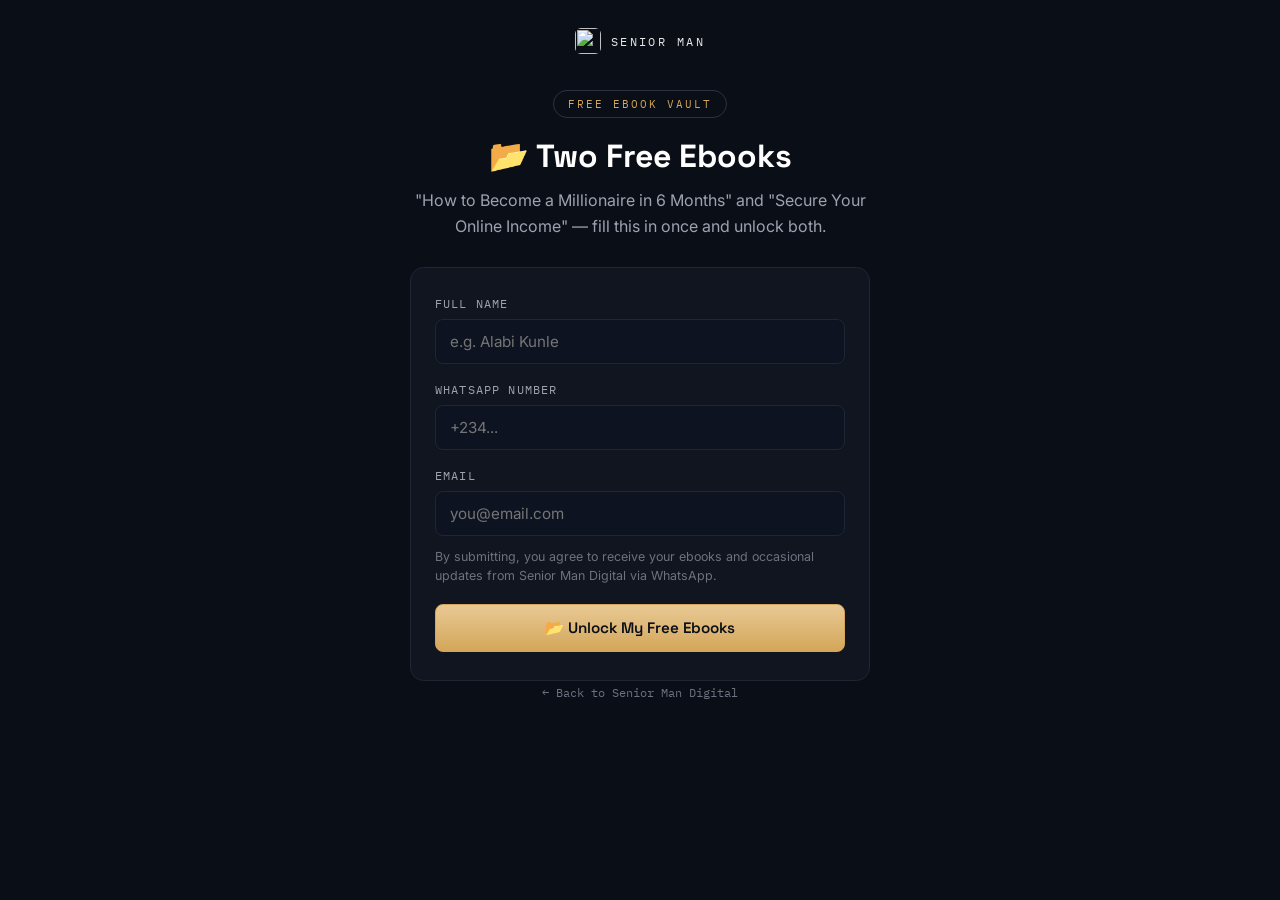
==== ebooks.html @ 3a368b2d "Add files via upload" ====
<!DOCTYPE html>
<html lang="en">
<head>
<meta charset="UTF-8">
<meta name="viewport" content="width=device-width, initial-scale=1.0">
<title>Free Ebook Vault | Senior Man Digital</title>
<meta name="description" content="Get both free ebooks — How to Become a Millionaire in 6 Months, and Secure Your Online Income.">
<link rel="icon" type="image/png" href="assets/favicon.png">

<link rel="preconnect" href="https://fonts.googleapis.com">
<link rel="preconnect" href="https://fonts.gstatic.com" crossorigin>
<link href="https://fonts.googleapis.com/css2?family=Space+Grotesk:wght@600;700&family=Inter:wght@400;500;600&family=IBM+Plex+Mono:wght@400;500&display=swap" rel="stylesheet">

<style>
  :root {
    --bg: #0A0E17; --bg-raised: #10151F; --border: #1E2733; --border-soft: #2A3441;
    --white: #FFFFFF; --muted: #9CA3AF; --muted-dim: #6B7280;
    --gold: #D4A65A; --gold-soft: #E8C994;
  }
  * { box-sizing: border-box; }
  body {
    margin: 0; min-height: 100vh; background: var(--bg); color: var(--white);
    font-family: 'Inter', sans-serif; display: flex; flex-direction: column;
    align-items: center; padding: 28px 20px 60px;
  }
  .brand { display: flex; align-items: center; gap: 10px; text-decoration: none; margin-bottom: 36px; }
  .brand img { width: 26px; height: 26px; border-radius: 6px; object-fit: cover; }
  .brand span { font-family: 'IBM Plex Mono', monospace; font-size: 0.78rem; letter-spacing: 0.2em; color: #FFFFFFE6; }
  .wrap { width: 100%; max-width: 460px; text-align: center; }
  .eyebrow {
    font-family: 'IBM Plex Mono', monospace; letter-spacing: 0.18em; text-transform: uppercase;
    font-size: 0.7rem; color: var(--gold); border: 1px solid var(--border-soft);
    border-radius: 999px; padding: 6px 14px; display: inline-block; margin-bottom: 18px;
  }
  h1 { font-family: 'Space Grotesk', sans-serif; font-size: 2rem; margin: 0 0 12px; }
  p.sub { color: var(--muted); line-height: 1.6; margin: 0 0 28px; }
  .card {
    background: var(--bg-raised); border: 1px solid var(--border); border-radius: 0.85rem;
    padding: 28px 24px; text-align: left;
  }
  .field-label {
    font-family: 'IBM Plex Mono', monospace; font-size: 0.72rem; letter-spacing: 0.1em;
    text-transform: uppercase; color: var(--muted); display: block; margin-bottom: 8px;
  }
  .field-input {
    width: 100%; background: #0D1320; border: 1px solid var(--border); border-radius: 0.5rem;
    padding: 0.75rem 0.9rem; color: var(--white); font-family: 'Inter', sans-serif;
    font-size: 0.95rem; margin-bottom: 18px;
  }
  .field-input:focus { border-color: var(--gold); outline: none; }
  .btn {
    display: flex; align-items: center; justify-content: center; gap: 8px; width: 100%;
    font-family: 'Space Grotesk', sans-serif; font-weight: 600; font-size: 0.95rem;
    padding: 0.85rem 1.4rem; border-radius: 0.5rem; cursor: pointer; text-decoration: none;
    transition: transform 200ms ease;
  }
  .btn:hover { transform: translateY(-2px); }
  .btn-primary { background: linear-gradient(180deg, var(--gold-soft), var(--gold)); color: #0A0E17; border: 1px solid var(--gold); }
  .btn-outline { background: transparent; color: var(--gold-soft); border: 1px solid var(--border-soft); }
  .consent { font-size: 0.78rem; color: var(--muted-dim); margin-top: -6px; margin-bottom: 18px; line-height: 1.5; }
  .hidden { display: none; }
  .step { display: flex; gap: 12px; align-items: flex-start; text-align: left; margin-bottom: 22px; }
  .step .num {
    font-family: 'IBM Plex Mono', monospace; font-size: 0.75rem; color: var(--gold);
    border: 1px solid var(--border-soft); border-radius: 999px; width: 1.6rem; height: 1.6rem;
    display: flex; align-items: center; justify-content: center; flex-shrink: 0; margin-top: 2px;
  }
  .step h3 { font-family: 'Space Grotesk', sans-serif; font-size: 0.98rem; margin: 0 0 4px; }
  .step p { color: var(--muted); font-size: 0.88rem; margin: 0; line-height: 1.5; }
  .ebook-row { display: flex; gap: 12px; margin: 10px 0 22px; }
  .ebook-row > div { flex: 1; }
  .ebook-row img {
    width: 100%; aspect-ratio: 3/4; object-fit: contain; background: #0D1320;
    border: 1px solid var(--border); border-radius: 0.5rem; opacity: 0.85;
  }
  .back { margin-top: 32px; font-family: 'IBM Plex Mono', monospace; font-size: 0.75rem; color: var(--muted-dim); text-decoration: none; }
  .back:hover { color: var(--gold-soft); }
</style>
</head>
<body>

<a href="index.html" class="brand">
  <img src="assets/icon.png" alt="">
  <span>SENIOR&nbsp;MAN</span>
</a>

<div class="wrap">

  <span class="eyebrow">Free Ebook Vault</span>
  <h1>📂 Two Free Ebooks</h1>
  <p class="sub">"How to Become a Millionaire in 6 Months" and "Secure Your Online Income" — fill this in once and unlock both.</p>

  <!-- ============== GATE FORM ============== -->
  <form id="vaultForm" class="card">
    <label class="field-label" for="name">Full Name</label>
    <input id="name" class="field-input" type="text" placeholder="e.g. Alabi Kunle" required>

    <label class="field-label" for="phone">WhatsApp Number</label>
    <input id="phone" class="field-input" type="tel" placeholder="+234..." required>

    <label class="field-label" for="email">Email</label>
    <input id="email" class="field-input" type="email" placeholder="you@email.com" required>

    <p class="consent">By submitting, you agree to receive your ebooks and occasional updates from Senior Man Digital via WhatsApp.</p>

    <button type="submit" id="submitBtn" class="btn btn-primary">📂 Unlock My Free Ebooks</button>
  </form>

  <!-- ============== UNLOCKED PANEL ============== -->
  <div id="unlocked" class="card hidden">

    <div class="step">
      <span class="num">1</span>
      <div>
        <h3>📲 Save my number</h3>
        <p>Save +234 703 726 1934 so my WhatsApp Status shows up for you — that's where I drop new tips, builds, and offers first.</p>
      </div>
    </div>
    <a href="#" id="saveContactBtn" class="btn btn-outline" style="margin-bottom:22px;">📲 Save My Number</a>

    <div class="step">
      <span class="num">2</span>
      <div>
        <h3>📘 Get your ebooks</h3>
        <p>Watch my WhatsApp Status — I post the download links there. Don't want to wait? Message me directly and I'll send them to you myself.</p>
      </div>
    </div>
    <div class="ebook-row" style="pointer-events:none;">
      <div>
        <img src="assets/ebook-millionaire.png" alt="How to Become a Millionaire in 6 Months">
      </div>
      <div>
        <img src="assets/ebook-secure-income.png" alt="Secure Your Online Income">
      </div>
    </div>
    <a href="#" id="whatsappBtn" class="btn btn-outline" style="margin-bottom:22px;">💬 Message Me For My Ebooks</a>

    <div class="step" style="margin-bottom:14px;">
      <span class="num">3</span>
      <div>
        <h3>📢 Join the Telegram channel</h3>
        <p>Daily drops, announcements, and first access to new offers.</p>
      </div>
    </div>
    <a href="https://t.me/seniorman04" target="_blank" rel="noopener" class="btn btn-primary">📢 Join Telegram</a>
  </div>

  <a href="index.html" class="back">← Back to Senior Man Digital</a>
</div>

<script>
// PASTE YOUR DEPLOYED GOOGLE APPS SCRIPT WEB APP URL HERE
const APPS_SCRIPT_URL = "YOUR_DEPLOYED_APPS_SCRIPT_URL_HERE";
const WHATSAPP_NUMBER = "2347037261934";

document.getElementById('vaultForm').addEventListener('submit', async function (e) {
  e.preventDefault();

  const name = document.getElementById('name').value.trim();
  const phone = document.getElementById('phone').value.trim();
  const email = document.getElementById('email').value.trim();

  const submitBtn = document.getElementById('submitBtn');
  submitBtn.textContent = '⚡ Unlocking...';
  submitBtn.disabled = true;

  // Best-effort log to Sheet + Contacts. We don't block the unlock on this —
  // mode:'no-cors' means we can't read success/failure anyway, and a backend
  // hiccup shouldn't cost someone their free ebook.
  try {
    if (APPS_SCRIPT_URL && APPS_SCRIPT_URL !== "YOUR_DEPLOYED_APPS_SCRIPT_URL_HERE") {
      fetch(APPS_SCRIPT_URL, {
        method: 'POST',
        mode: 'no-cors',
        headers: { 'Content-Type': 'application/json' },
        body: JSON.stringify({ name, phone, email }),
      });
    }
  } catch (err) {
    console.log('Lead logging failed silently:', err);
  }

  // Build a one-tap "save contact" vCard link.
  const vcard = `BEGIN:VCARD\nVERSION:3.0\nFN:Senior Man Digital\nTEL;TYPE=CELL:+${WHATSAPP_NUMBER}\nEND:VCARD`;
  document.getElementById('saveContactBtn').href = 'data:text/vcard;charset=utf-8,' + encodeURIComponent(vcard);
  document.getElementById('saveContactBtn').setAttribute('download', 'senior-man-digital.vcf');

  const waMsg = encodeURIComponent(`Hi Senior Man, I just saved your number — I'm ${name}. Please send me the download links for my free ebooks.`);
  document.getElementById('whatsappBtn').href = `https://wa.me/${WHATSAPP_NUMBER}?text=${waMsg}`;

  document.getElementById('vaultForm').classList.add('hidden');
  document.getElementById('unlocked').classList.remove('hidden');
});
</script>
</body>
</html>
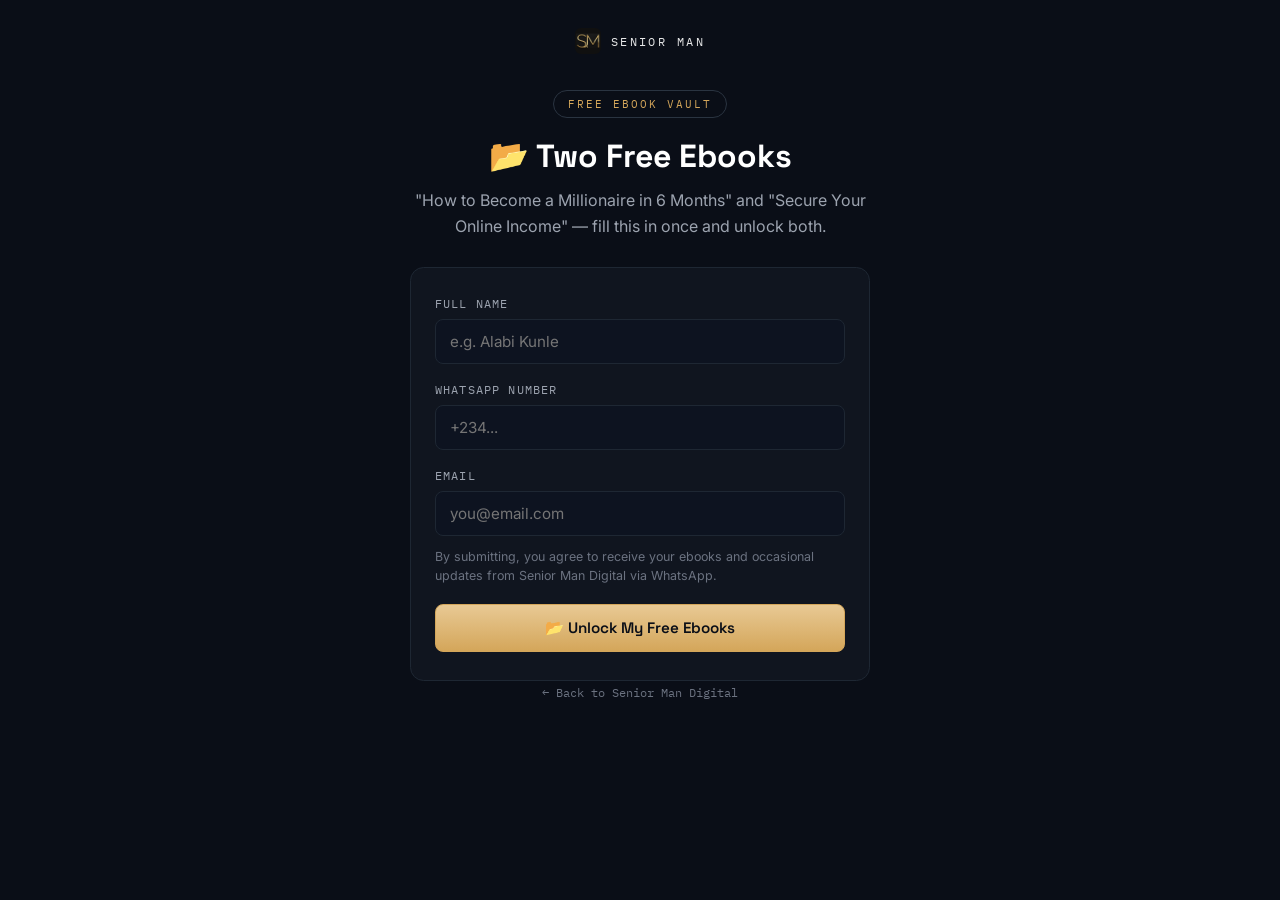
==== commit 5986c41a: "Update ebooks.html" ====
--- a/ebooks.html
+++ b/ebooks.html
@@ -168,7 +168,7 @@
   // mode:'no-cors' means we can't read success/failure anyway, and a backend
   // hiccup shouldn't cost someone their free ebook.
   try {
-    if (APPS_SCRIPT_URL && APPS_SCRIPT_URL !== "YOUR_DEPLOYED_APPS_SCRIPT_URL_HERE") {
+    if (APPS_SCRIPT_URL && APPS_SCRIPT_URL !== "https://script.google.com/macros/s/AKfycbxmno4b-njHgiusTLn_INmwdCcnApUb6KerN4wZsl_9K8EruEL9jnL9Ru5DdzZ2cp-9gQ/exec") {
       fetch(APPS_SCRIPT_URL, {
         method: 'POST',
         mode: 'no-cors',
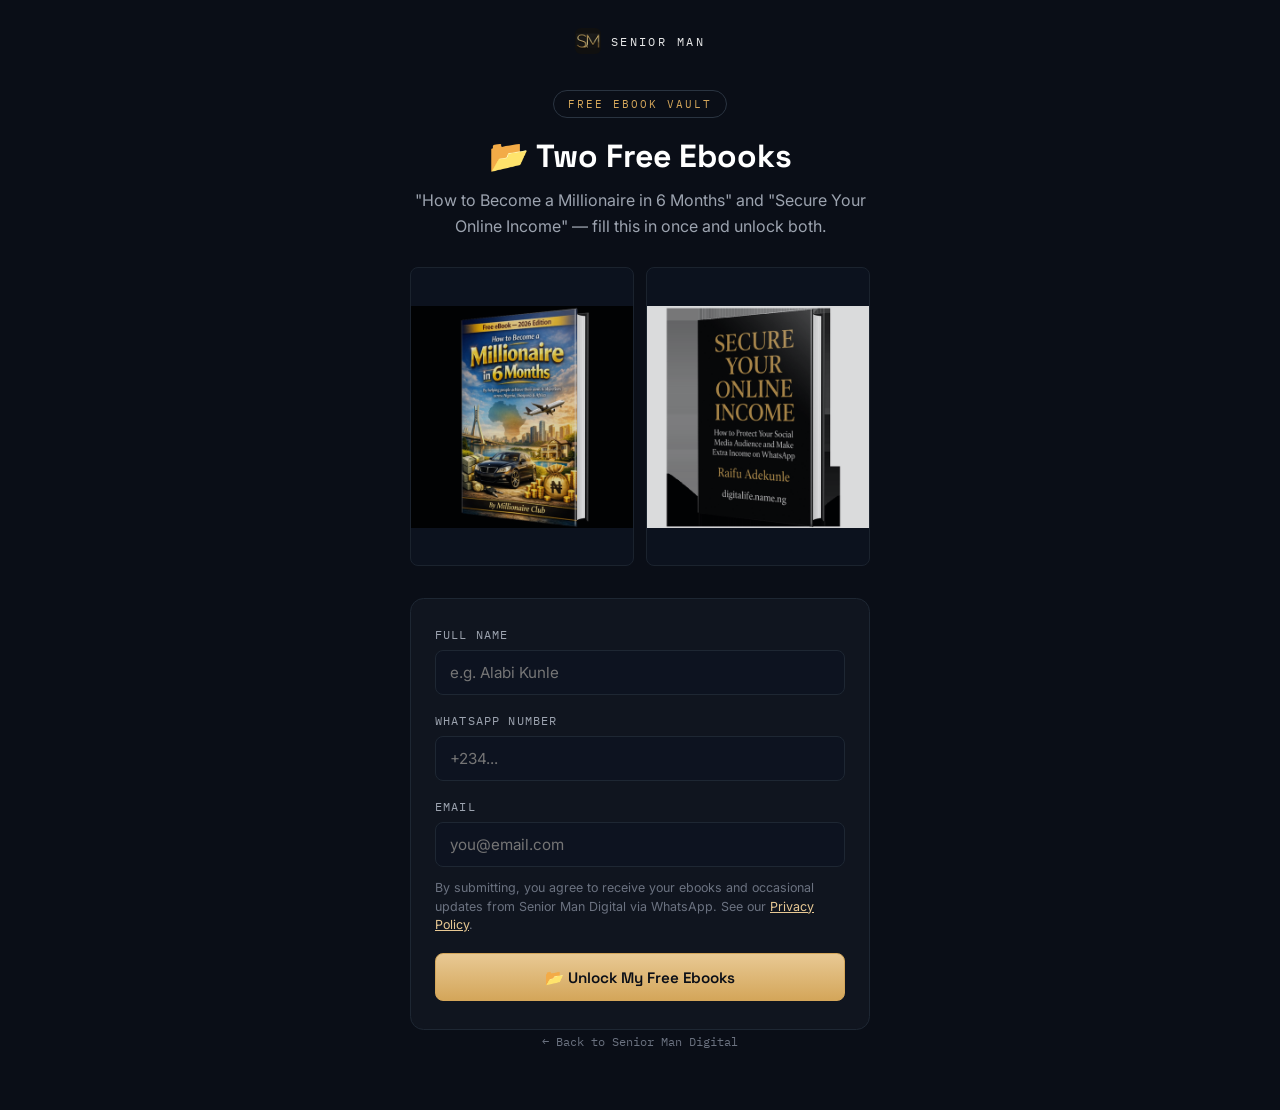
==== commit 0c3758e0: "Update ebooks.html" ====
--- a/ebooks.html
+++ b/ebooks.html
@@ -90,6 +90,11 @@
   <h1>📂 Two Free Ebooks</h1>
   <p class="sub">"How to Become a Millionaire in 6 Months" and "Secure Your Online Income" — fill this in once and unlock both.</p>
 
+  <div class="ebook-row" style="margin-bottom:28px;">
+    <div><img src="assets/ebook-millionaire.png" alt="How to Become a Millionaire in 6 Months — ebook cover"></div>
+    <div><img src="assets/ebook-secure-income.png" alt="Secure Your Online Income — ebook cover"></div>
+  </div>
+
   <!-- ============== GATE FORM ============== -->
   <form id="vaultForm" class="card">
     <label class="field-label" for="name">Full Name</label>
@@ -101,7 +106,7 @@
     <label class="field-label" for="email">Email</label>
     <input id="email" class="field-input" type="email" placeholder="you@email.com" required>
 
-    <p class="consent">By submitting, you agree to receive your ebooks and occasional updates from Senior Man Digital via WhatsApp.</p>
+    <p class="consent">By submitting, you agree to receive your ebooks and occasional updates from Senior Man Digital via WhatsApp. See our <a href="legal.html#privacy" style="color:var(--gold-soft);">Privacy Policy</a>.</p>
 
     <button type="submit" id="submitBtn" class="btn btn-primary">📂 Unlock My Free Ebooks</button>
   </form>
@@ -150,7 +155,7 @@
 
 <script>
 // PASTE YOUR DEPLOYED GOOGLE APPS SCRIPT WEB APP URL HERE
-const APPS_SCRIPT_URL = "YOUR_DEPLOYED_APPS_SCRIPT_URL_HERE";
+const APPS_SCRIPT_URL = "https://script.google.com/macros/s/AKfycbxmno4b-njHgiusTLn_INmwdCcnApUb6KerN4wZsl_9K8EruEL9jnL9Ru5DdzZ2cp-9gQ/exec";
 const WHATSAPP_NUMBER = "2347037261934";
 
 document.getElementById('vaultForm').addEventListener('submit', async function (e) {
@@ -168,11 +173,14 @@
   // mode:'no-cors' means we can't read success/failure anyway, and a backend
   // hiccup shouldn't cost someone their free ebook.
   try {
-    if (APPS_SCRIPT_URL && APPS_SCRIPT_URL !== "https://script.google.com/macros/s/AKfycbxmno4b-njHgiusTLn_INmwdCcnApUb6KerN4wZsl_9K8EruEL9jnL9Ru5DdzZ2cp-9gQ/exec") {
-      fetch(APPS_SCRIPT_URL, {
+    if (APPS_SCRIPT_URL && APPS_SCRIPT_URL !== "YOUR_DEPLOYED_APPS_SCRIPT_URL_HERE") {
+      // Awaited so the request actually finishes sending before anything else runs.
+      await fetch(APPS_SCRIPT_URL, {
         method: 'POST',
         mode: 'no-cors',
-        headers: { 'Content-Type': 'application/json' },
+        // text/plain keeps this a "simple request" so the browser doesn't try
+        // to preflight it — Apps Script web apps don't handle CORS preflight.
+        headers: { 'Content-Type': 'text/plain' },
         body: JSON.stringify({ name, phone, email }),
       });
     }
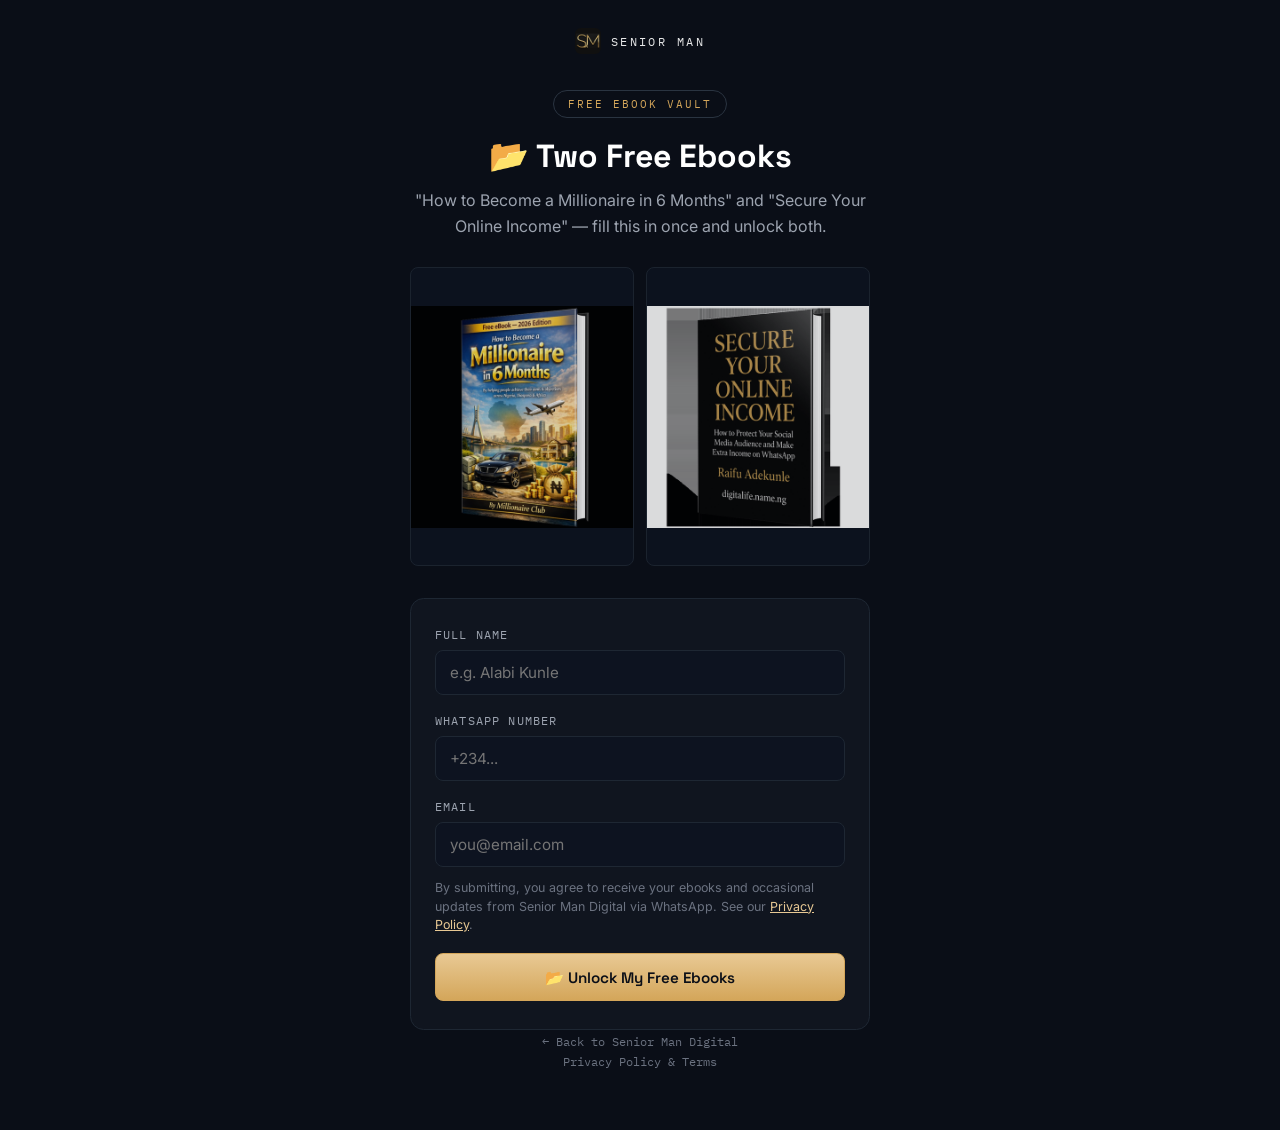
==== commit 4b319453: "Update ebooks.html" ====
--- a/ebooks.html
+++ b/ebooks.html
@@ -151,6 +151,8 @@
   </div>
 
   <a href="index.html" class="back">← Back to Senior Man Digital</a>
+<br>
+<a href="legal.html" class="back">Privacy Policy &amp; Terms</a>
 </div>
 
 <script>
